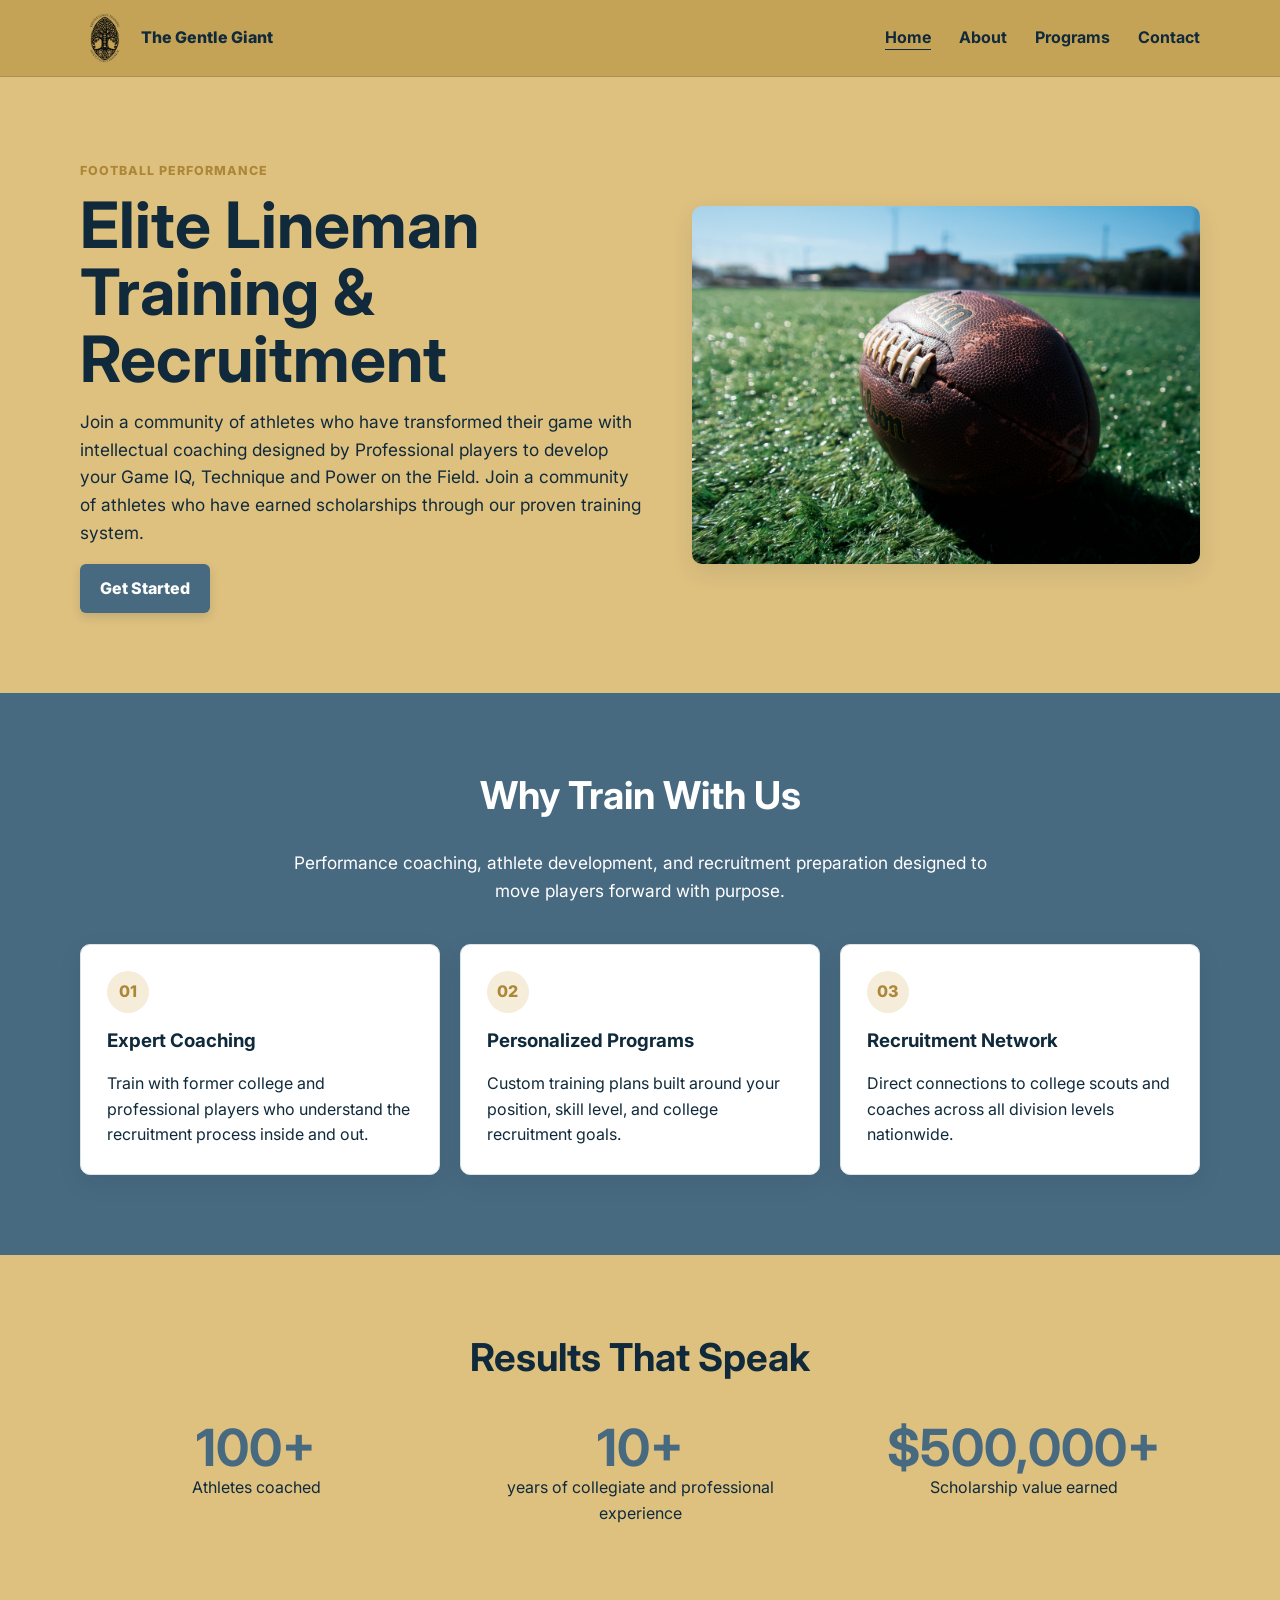
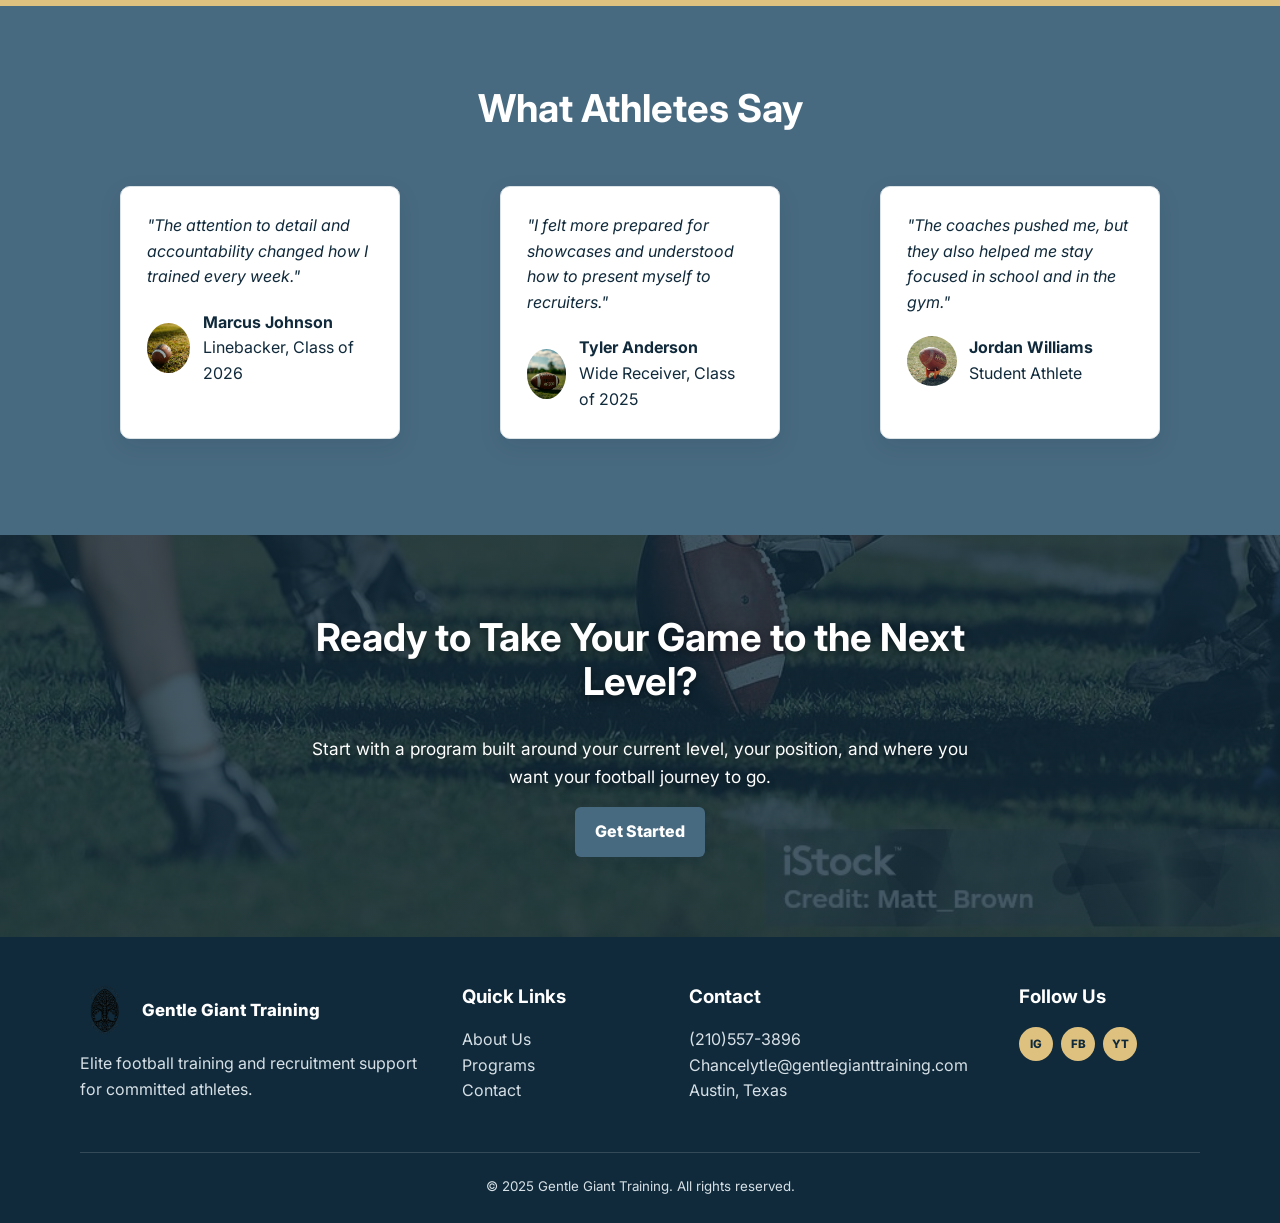
==== index.html @ 4c5dce82 "Initial commit" ====
﻿<!DOCTYPE html>
<html lang="en">
<head>
  <meta charset="UTF-8">
  <meta name="viewport" content="width=device-width, initial-scale=1.0">
  <title>Gentle Giant Training | Elite Football Training &amp; Recruitment</title>
  <meta name="description" content="Gentle Giant Training helps football athletes develop speed, discipline, and recruitment-ready confidence through coaching and mentorship.">
  <link rel="preconnect" href="https://fonts.googleapis.com">
  <link rel="preconnect" href="https://fonts.gstatic.com" crossorigin>
  <link href="https://fonts.googleapis.com/css2?family=Inter:wght@400;500;600;700;800&display=swap" rel="stylesheet">
  <link rel="stylesheet" href="css/main.css">
</head>
<body>
  <!-- This skip link helps keyboard users jump right to the page content. -->
  <a class="skip-link" href="#main-content">Skip to main content</a>

  <!-- This is the top navigation that is reused on all pages. -->
  <header class="site-header">
    <div class="header-inner">
      <a class="brand" href="index.html" aria-label="Gentle Giant Training home">
        <picture>
          <source srcset="images/gentle-giant-logo.png">
          <img src="images/gentle-giant-logo.png" width="48" height="48" alt="Gentle Giant Training logo">
        </picture>
        <span>The Gentle Giant</span>
      </a>
      <button class="menu-toggle" type="button" aria-expanded="false" aria-controls="site-nav" aria-label="Open site navigation">
        <span class="menu-toggle-line" aria-hidden="true"></span>
      </button>
      <nav id="site-nav" class="site-nav" aria-label="Primary navigation" data-open="false">
        <ul>
          <li><a aria-current="page" href="index.html">Home</a></li>
          <li><a href="about.html">About</a></li>
          <li><a href="programs.html">Programs</a></li>
          <li><a href="contact.html">Contact</a></li>
        </ul>
      </nav>
    </div>
  </header>

  <main id="main-content">
    <!-- This is the main hero section for the home page. -->
    <section class="hero">
      <div class="container hero-grid">
        <div class="reveal">
          <span class="eyebrow">Football Performance</span>
          <h1>Elite Lineman Training &amp; Recruitment</h1>
          <p class="lead">Join a community of athletes who have transformed their game with intellectual coaching designed by Professional players to develop your Game IQ, Technique and Power on the Field. Join a community of athletes who have earned scholarships through our proven training system.</p>
          <a class="button" href="programs.html">Get Started</a>
        </div>
        <div class="hero-media reveal">
          <picture>
            <!-- The browser can pick the smaller image on smaller screens. -->
            <source media="(max-width: 480px)" srcset="images/football-1.jpg">
            <source media="(min-width: 481px)" srcset="images/football-1.jpg">
            <img src="images/football-1.jpg" width="600" height="358" alt="Football resting on a sunny training field" fetchpriority="high">
          </picture>
        </div>
      </div>
    </section>

    <!-- This section explains the main reasons someone would choose the training program. -->
    <section class="section band-dark">
      <div class="container">
        <div class="section-centered reveal">
          <h2 class="section-title">Why Train With Us</h2>
          <p class="section-intro">Performance coaching, athlete development, and recruitment preparation designed to move players forward with purpose.</p>
        </div>
        <div class="card-grid three-up">
          <article class="card feature-card reveal">
            <span class="icon-badge" aria-hidden="true">01</span>
            <h3>Expert Coaching</h3>
            <p>Train with former college and professional players who understand the recruitment process inside and out.</p>
          </article>
          <article class="card feature-card reveal">
            <span class="icon-badge" aria-hidden="true">02</span>
            <h3>Personalized Programs</h3>
            <p>Custom training plans built around your position, skill level, and college recruitment goals.</p>
          </article>
          <article class="card feature-card reveal">
            <span class="icon-badge" aria-hidden="true">03</span>
            <h3>Recruitment Network</h3>
            <p>Direct connections to college scouts and coaches across all division levels nationwide.</p>
          </article>
        </div>
      </div>
    </section>

    <!-- These stats are meant to stand out as quick proof points. -->
    <section class="section band-accent">
      <div class="container">
        <div class="section-centered reveal">
          <h2 class="section-title">Results That Speak</h2>
        </div>
        <div class="stats">
          <div class="stat reveal">
            <strong>100+</strong>
            <span>Athletes coached</span>
          </div>
          <div class="stat reveal">
            <strong>10+</strong>
            <span>years of collegiate and professional experience</span>
          </div>
          <div class="stat reveal">
            <strong>$500,000+</strong>
            <span>Scholarship value earned</span>
          </div>
        </div>
      </div>
    </section>

    <!-- I used figure and blockquote here because these are quotes from athletes. -->
    <section class="section band-dark">
      <div class="container">
        <div class="section-centered reveal">
          <h2 class="section-title">What Athletes Say</h2>
        </div>
        <div class="card-grid three-up">
          <figure class="card testimonial-card reveal">
            <blockquote>
              <p>"The attention to detail and accountability changed how I trained every week."</p>
            </blockquote>
            <figcaption class="testimonial-meta">
              <picture>
                <source srcset="images/football-5.jpg">
                <img src="images/football-5.jpg" width="96" height="54" alt="Football on a grassy field" loading="lazy">
              </picture>
              <span><strong>Marcus Johnson</strong><br>Linebacker, Class of 2026</span>
            </figcaption>
          </figure>
          <figure class="card testimonial-card reveal">
            <blockquote>
              <p>"I felt more prepared for showcases and understood how to present myself to recruiters."</p>
            </blockquote>
            <figcaption class="testimonial-meta">
              <picture>
                <source srcset="images/football-6.jpg">
                <img src="images/football-6.jpg" width="96" height="67" alt="Football on a field beneath a blue sky" loading="lazy">
              </picture>
              <span><strong>Tyler Anderson</strong><br>Wide Receiver, Class of 2025</span>
            </figcaption>
          </figure>
          <figure class="card testimonial-card reveal">
            <blockquote>
              <p>"The coaches pushed me, but they also helped me stay focused in school and in the gym."</p>
            </blockquote>
            <figcaption class="testimonial-meta">
              <picture>
                <source srcset="images/football-7.jpg">
                <img src="images/football-7.jpg" width="96" height="57" alt="Football positioned on a kicking tee" loading="lazy">
              </picture>
              <span><strong>Jordan Williams</strong><br>Student Athlete</span>
            </figcaption>
          </figure>
        </div>
      </div>
    </section>

    <!-- This is the final call-to-action before the footer. -->
    <section class="section band-accent cta-section cta-home">
      <div class="container section-centered reveal">
        <h2>Ready to Take Your Game to the Next Level?</h2>
        <p class="lead" style="margin-inline:auto;">Start with a program built around your current level, your position, and where you want your football journey to go.</p>
        <a class="button" href="contact.html">Get Started</a>
      </div>
    </section>
  </main>

  <!-- This footer gives users the important links and contact details again. -->
  <footer class="footer section-tight">
    <div class="container footer-grid four-up">
      <section>
        <h2 class="visually-hidden">Company information</h2>
        <a class="footer-brand" href="index.html" aria-label="Gentle Giant Training home">
          <img src="images/gentle-giant-logo.png" width="48" height="48" alt="">
          <span>Gentle Giant Training</span>
        </a>
        <p>Elite football training and recruitment support for committed athletes.</p>
      </section>
      <nav aria-label="Footer navigation">
        <h3>Quick Links</h3>
        <ul class="footer-links">
          <li><a href="about.html">About Us</a></li>
          <li><a href="programs.html">Programs</a></li>
          <li><a href="contact.html">Contact</a></li>
        </ul>
      </nav>
      <section>
        <h3>Contact</h3>
        <p><a href="tel:2105573896">(210)557-3896</a><br><a href="mailto:Chancelytle@gentlegianttraining.com">Chancelytle@gentlegianttraining.com</a><br>Austin, Texas</p>
      </section>
      <section>
        <h3>Follow Us</h3>
        <ul class="social-list" aria-label="Social media links">
          <li><a href="#" aria-label="Instagram">IG</a></li>
          <li><a href="#" aria-label="Facebook">FB</a></li>
          <li><a href="#" aria-label="YouTube">YT</a></li>
        </ul>
      </section>
    </div>
    <div class="container copyright">
      <small>&copy; 2025 Gentle Giant Training. All rights reserved.</small>
    </div>
  </footer>

  <!-- This schema helps search engines understand the business information. -->
  <script type="application/ld+json">
    {
      "@context": "https://schema.org",
      "@type": "SportsActivityLocation",
      "name": "Gentle Giant Training",
      "description": "Elite football training and recruitment support for student athletes.",
      "telephone": "+1-210-557-3896",
      "email": "Chancelytle@gentlegianttraining.com",
      "address": {
        "@type": "PostalAddress",
        "streetAddress": "1500 Championship Drive",
        "addressLocality": "Austin",
        "addressRegion": "Texas"
      }
    }
  </script>
  <script src="javascript/main.js"></script>
</body>
</html>
---- css/main.css ----
/* ==================================================
   1. Colours and reusable sizes
   Change these values to update the whole website.
   ================================================== */
:root {
  --navy: #102a3b;
  --blue: #486a80;
  --gold: #dec17f;
  --header-gold: #c4a256;
  --gold-dark: #ad8738;
  --white: #ffffff;
  --ink: #102a3b;
  --muted: #5d6b74;
  --line: #dce3e7;
  --radius: 10px;
  --page-width: 1120px;
  --shadow: 0 8px 22px rgb(16 42 59 / 10%);
}

/* ==================================================
   2. Basic page styles
   ================================================== */
* {
  box-sizing: border-box;
}

html {
  scroll-behavior: smooth;
}

body {
  margin: 0;
  color: var(--ink);
  background: var(--white);
  font-family: "Inter", Arial, sans-serif;
  font-size: 16px;
  line-height: 1.6;
}

img,
iframe {
  display: block;
  max-width: 100%;
}

a {
  color: inherit;
}

/* Text links use the light yellow on hover; button links keep their own style. */
a:not(.button):hover,
a:not(.button):focus-visible {
  color: var(--gold);
}

h1,
h2,
h3,
p {
  margin-top: 0;
}

h1 {
  max-width: 760px;
  margin-bottom: 1rem;
  font-size: clamp(2.2rem, 5vw, 4.5rem);
  line-height: 1.05;
}

h2 {
  font-size: clamp(1.65rem, 3vw, 2.5rem);
  line-height: 1.15;
}

h3 {
  line-height: 1.25;
}

.container,
.header-inner {
  width: min(100% - 2rem, var(--page-width));
  margin-inline: auto;
}

.section {
  padding: 5rem 0;
}

.section-tight {
  padding: 3rem 0 1.5rem;
}

.section-centered {
  max-width: 720px;
  margin: 0 auto 2.5rem;
  text-align: center;
}

.section-intro,
.lead {
  font-size: 1.08rem;
}

.lead {
  max-width: 680px;
}

.visually-hidden {
  position: absolute;
  width: 1px;
  height: 1px;
  padding: 0;
  overflow: hidden;
  clip: rect(0, 0, 0, 0);
  white-space: nowrap;
  border: 0;
}

.skip-link {
  position: fixed;
  z-index: 100;
  top: 0.5rem;
  left: 0.5rem;
  padding: 0.7rem 1rem;
  color: var(--white);
  background: var(--navy);
  transform: translateY(-150%);
}

.skip-link:focus {
  transform: translateY(0);
}

/* ==================================================
   3. Header and navigation
   ================================================== */
.site-header {
  position: sticky;
  z-index: 20;
  top: 0;
  color: var(--navy);
  background: var(--header-gold);
  border-bottom: 1px solid rgb(16 42 59 / 15%);
}

.header-inner {
  display: flex;
  min-height: 76px;
  align-items: center;
  justify-content: space-between;
}

.brand {
  display: flex;
  align-items: center;
  gap: 0.7rem;
  font-weight: 800;
  text-decoration: none;
}

.brand img {
  width: 50px;
  height: 50px;
  object-fit: contain;
}

.site-nav ul,
.footer-links,
.social-list {
  margin: 0;
  padding: 0;
  list-style: none;
}

.site-nav ul {
  display: flex;
  align-items: center;
  gap: 1.75rem;
}

.site-nav a {
  font-weight: 700;
  text-decoration: none;
}

.site-nav a:hover,
.site-nav a[aria-current="page"] {
  text-decoration: underline;
  text-underline-offset: 0.35rem;
}

.menu-toggle {
  display: none;
  width: 42px;
  height: 42px;
  padding: 0;
  background: transparent;
  border: 0;
  cursor: pointer;
}

.menu-toggle-line,
.menu-toggle-line::before,
.menu-toggle-line::after {
  display: block;
  width: 24px;
  height: 2px;
  margin: auto;
  content: "";
  background: var(--navy);
}

.menu-toggle-line::before {
  transform: translateY(-7px);
}

.menu-toggle-line::after {
  transform: translateY(5px);
}

/* ==================================================
   4. Hero and coloured bands
   ================================================== */
.hero {
  padding: 5rem 0;
  color: var(--navy);
  background: var(--gold);
}

.hero-grid {
  display: grid;
  grid-template-columns: 1fr 0.9fr;
  align-items: center;
  gap: 3rem;
}

.hero-media img,
.image-panel img {
  width: 100%;
  border-radius: var(--radius);
  box-shadow: var(--shadow);
  object-fit: cover;
}

.hero-media img {
  aspect-ratio: 5 / 3;
}

.eyebrow {
  display: inline-block;
  margin-bottom: 0.6rem;
  color: var(--gold-dark);
  font-size: 0.78rem;
  font-weight: 800;
  letter-spacing: 0.08em;
  text-transform: uppercase;
}

.band-dark {
  color: var(--white);
  background: var(--blue);
}

.band-accent {
  color: var(--navy);
  background: var(--gold);
}

/* Final call-to-action background on the home page. */
.cta-section {
  color: var(--white);
  background-position: center;
  background-size: cover;
}

.cta-section .section-centered {
  margin-bottom: 0;
}

.cta-section h2,
.cta-section p {
  text-shadow: 0 2px 8px rgb(0 0 0 / 45%);
}

.cta-home {
  background-image: linear-gradient(rgb(16 42 59 / 78%), rgb(16 42 59 / 78%)),
    url("../images/football-field-1.jpg");
}

/* ==================================================
   5. Buttons, cards, and shared grids
   ================================================== */
.button {
  display: inline-block;
  padding: 0.75rem 1.25rem;
  color: var(--white);
  background: var(--blue);
  border: 0;
  border-radius: 6px;
  font: inherit;
  font-weight: 800;
  text-align: center;
  text-decoration: none;
  cursor: pointer;
  box-shadow: 0 4px 10px rgb(16 42 59 / 15%);
  transition: transform 180ms ease, box-shadow 180ms ease,
    background-color 180ms ease;
}

.button:hover,
.button:focus-visible {
  background: var(--navy);
  box-shadow: 0 8px 18px rgb(16 42 59 / 24%);
  transform: translateY(-2px);
}

.button:active {
  box-shadow: 0 3px 8px rgb(16 42 59 / 18%);
  transform: translateY(0);
}

.card-grid,
.footer-grid {
  display: grid;
  gap: 1.25rem;
}

.two-up {
  grid-template-columns: repeat(2, 1fr);
}

.three-up {
  grid-template-columns: repeat(3, 1fr);
}

.four-up {
  grid-template-columns: repeat(4, 1fr);
}

.card {
  padding: 1.6rem;
  color: var(--ink);
  background: var(--white);
  border: 1px solid var(--line);
  border-radius: var(--radius);
  box-shadow: var(--shadow);
}

.card > :last-child {
  margin-bottom: 0;
}

.icon-badge {
  display: grid;
  width: 42px;
  height: 42px;
  margin-bottom: 1rem;
  place-items: center;
  color: var(--gold-dark);
  background: #f5edd9;
  border-radius: 50%;
  font-weight: 800;
}

/* ==================================================
   6. Home page
   ================================================== */
.stats {
  display: grid;
  grid-template-columns: repeat(3, 1fr);
  gap: 2rem;
  text-align: center;
}

.stat strong {
  display: block;
  color: var(--blue);
  font-size: clamp(2rem, 4vw, 3.25rem);
  line-height: 1.1;
}

.testimonial-card blockquote {
  margin: 0 0 1.25rem;
  font-style: italic;
}

.testimonial-meta {
  display: flex;
  align-items: center;
  gap: 0.8rem;
}

.testimonial-meta img {
  width: 50px;
  height: 50px;
  border-radius: 50%;
  object-fit: cover;
}

/* Reveal each section gently as it enters the screen. */
.has-js .reveal {
  opacity: 0;
  transform: translateY(18px);
  transition: opacity 550ms ease, transform 550ms ease;
}

.has-js .reveal.is-visible {
  opacity: 1;
  transform: translateY(0);
}

/* ==================================================
   7. Footer
   ================================================== */
.footer {
  color: #d6e0e6;
  background: var(--navy);
}

.footer-grid {
  grid-template-columns: 1.4fr 0.8fr 1.2fr 0.7fr;
}

.footer h3 {
  color: var(--white);
}

.footer-brand {
  display: flex;
  align-items: center;
  margin-bottom: 1rem;
  gap: 0.75rem;
  color: var(--white);
  font-size: 1.05rem;
  font-weight: 800;
  text-decoration: none;
}

.footer-brand img {
  width: 50px;
  height: 50px;
  flex: 0 0 50px;
  object-fit: contain;
}

.footer a {
  text-decoration: none;
}

.footer a:hover,
.footer a:focus-visible {
  color: var(--gold);
  text-decoration: underline;
}

.social-list {
  display: flex;
  gap: 0.5rem;
}

.social-list a {
  display: grid;
  width: 34px;
  height: 34px;
  place-items: center;
  color: var(--navy);
  background: var(--gold);
  border-radius: 50%;
  font-size: 0.72rem;
  font-weight: 800;
}

.copyright {
  margin-top: 2rem;
  padding-top: 1.25rem;
  text-align: center;
  border-top: 1px solid rgb(255 255 255 / 15%);
}

/* ==================================================
   8. Tablet layout
   ================================================== */
@media (max-width: 900px) {
  .hero-grid {
    grid-template-columns: 1fr;
  }

  .three-up {
    grid-template-columns: repeat(2, 1fr);
  }

  .four-up,
  .footer-grid {
    grid-template-columns: repeat(2, 1fr);
  }

  .hero-media img {
    max-height: 440px;
  }
}

/* ==================================================
   9. Mobile layout
   ================================================== */
@media (max-width: 640px) {
  body {
    font-size: 15px;
  }

  .section,
  .hero {
    padding: 3.5rem 0;
  }

  .header-inner {
    min-height: 64px;
  }

  .menu-toggle {
    display: block;
  }

.site-nav {
    display: none;
    position: absolute;
    top: 64px;
    right: 0;
    left: 0;
    padding: 1rem;
    background: var(--header-gold);
    border-top: 1px solid rgb(16 42 59 / 15%);
  }

  .site-nav[data-open="true"] {
    display: block;
  }

  .site-nav ul {
    align-items: stretch;
    flex-direction: column;
    gap: 0;
  }

  .site-nav a {
    display: block;
    padding: 0.65rem 0;
  }

  .hero-grid {
    gap: 2rem;
  }

  .two-up,
  .three-up,
  .four-up,
  .footer-grid,
  .stats {
    grid-template-columns: 1fr;
  }

  .card {
    padding: 1.25rem;
  }

}

/* People who prefer less motion should not get animation. */
@media (prefers-reduced-motion: reduce) {
  html {
    scroll-behavior: auto;
  }

  .button,
  .has-js .reveal {
    transition: none;
  }

  .has-js .reveal {
    opacity: 1;
    transform: none;
  }
}
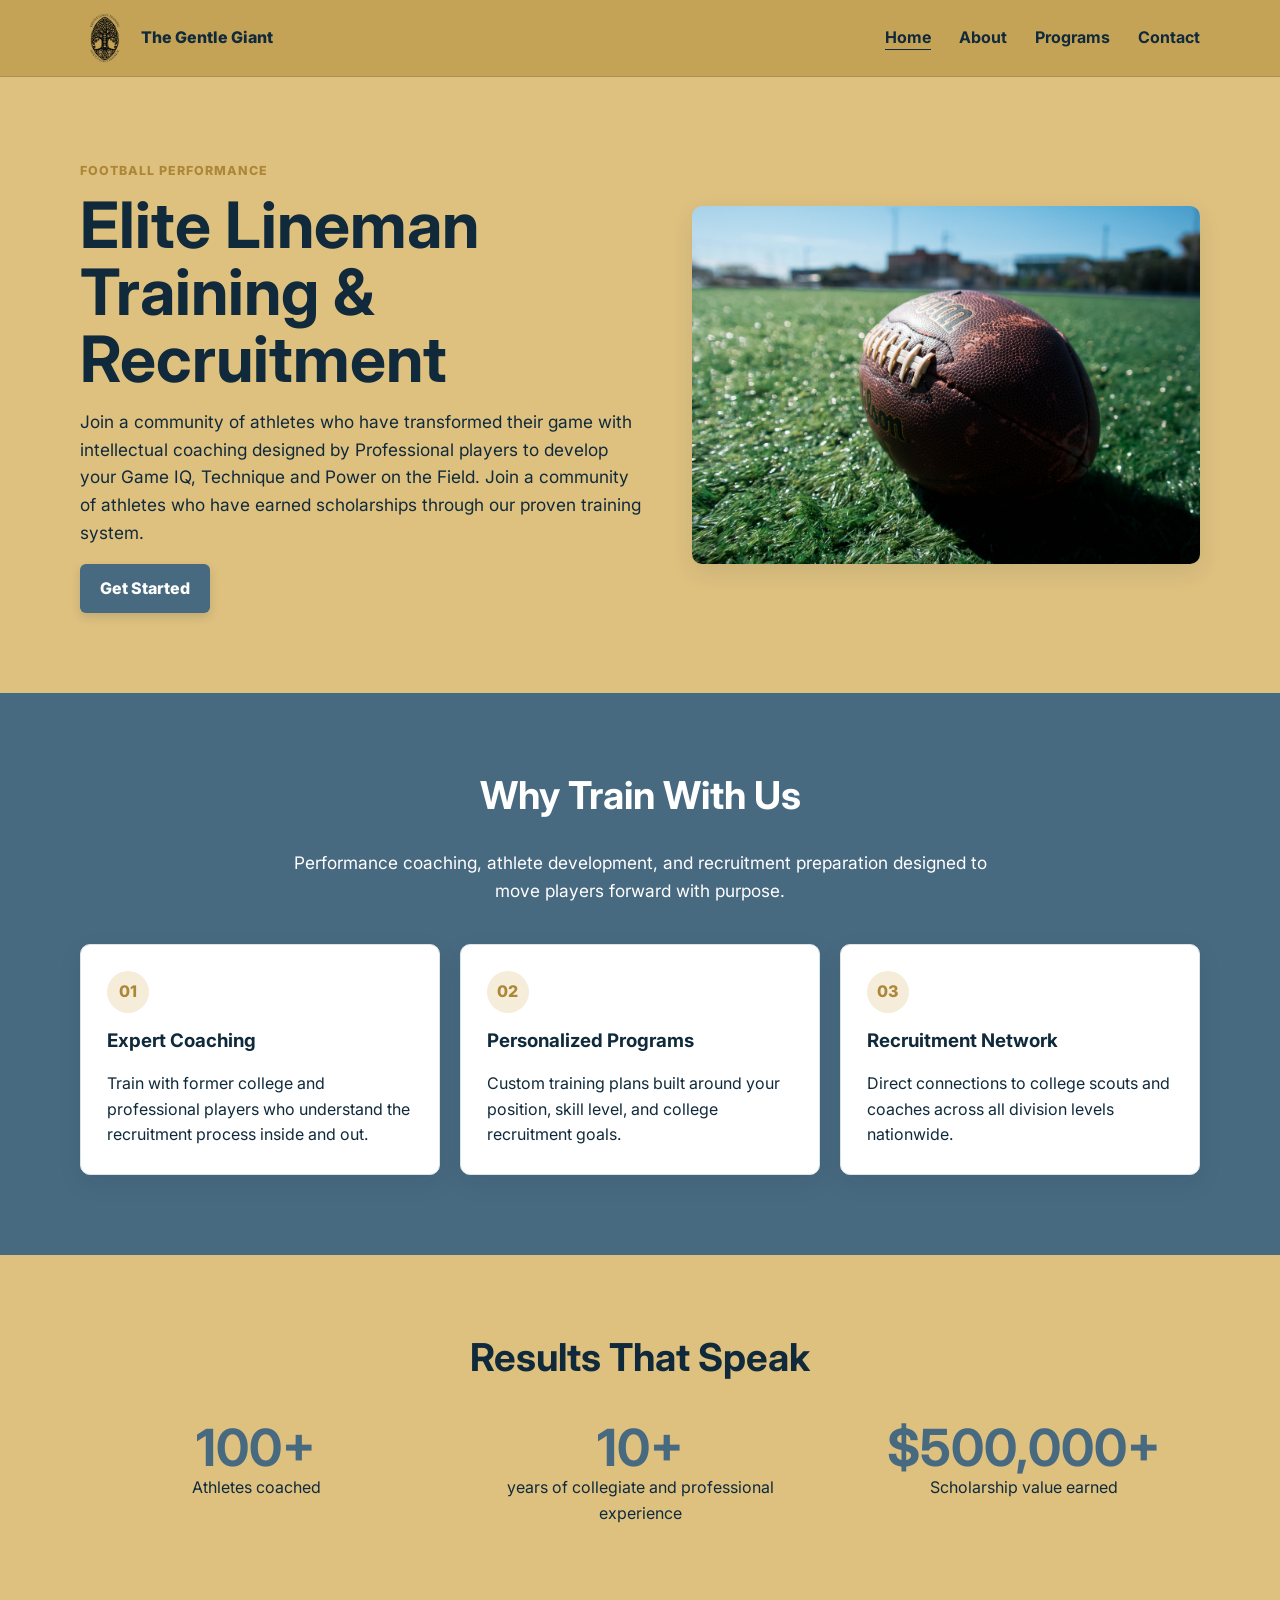
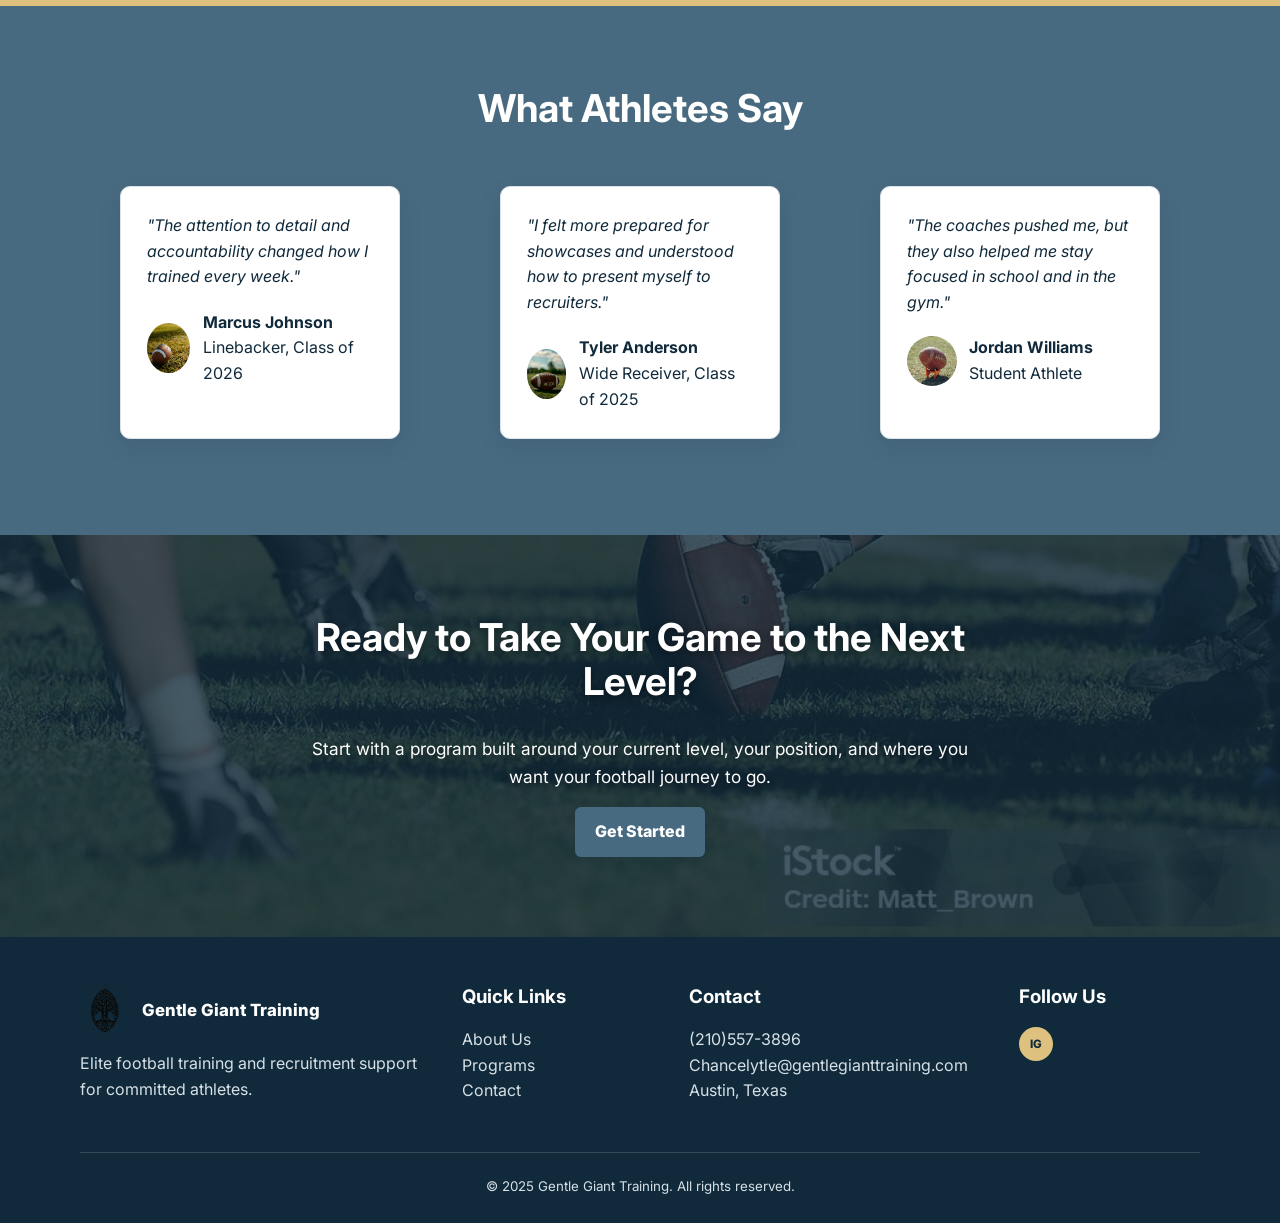
==== commit dd6412e8: "Hides the social links for youtube and facebook" ====
--- a/index.html
+++ b/index.html
@@ -193,8 +193,8 @@
         <h3>Follow Us</h3>
         <ul class="social-list" aria-label="Social media links">
           <li><a href="#" aria-label="Instagram">IG</a></li>
-          <li><a href="#" aria-label="Facebook">FB</a></li>
-          <li><a href="#" aria-label="YouTube">YT</a></li>
+<!--          <li><a href="#" aria-label="Facebook">FB</a></li>-->
+<!--          <li><a href="#" aria-label="YouTube">YT</a></li>-->
         </ul>
       </section>
     </div>
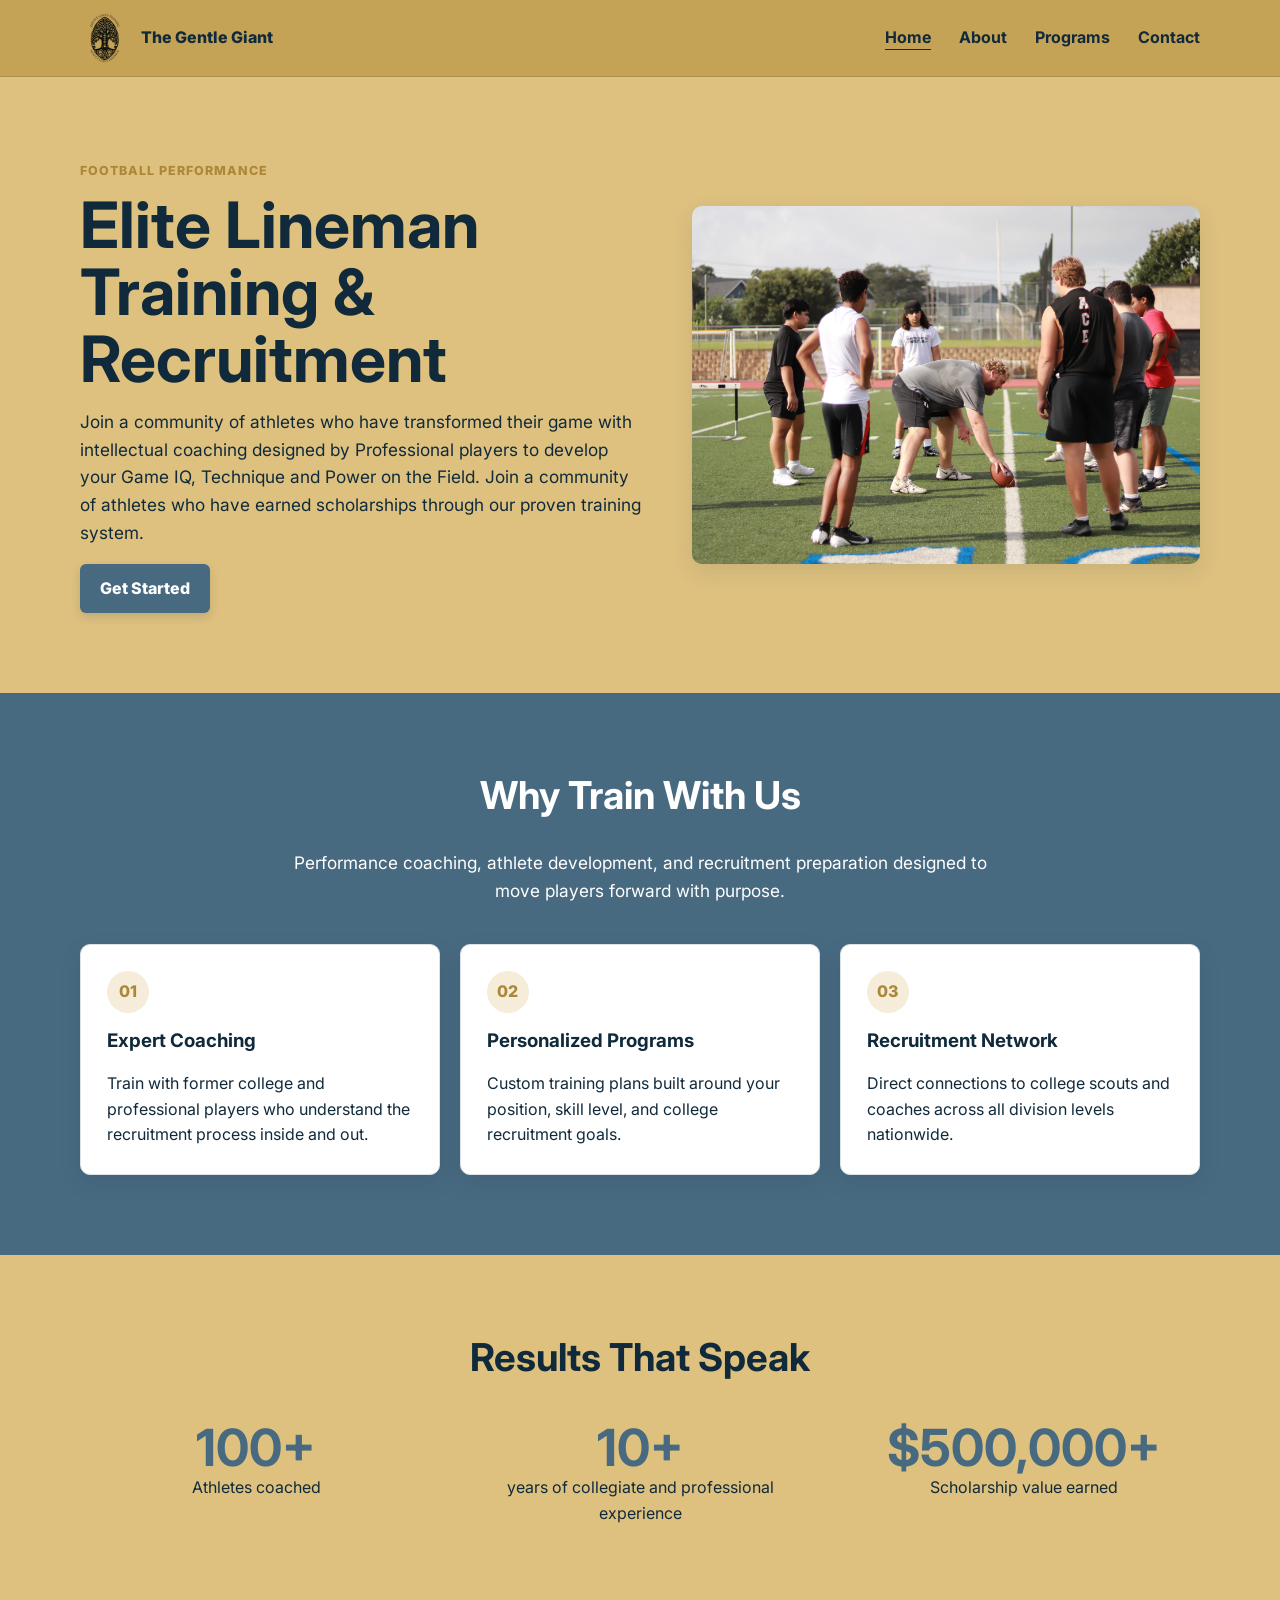
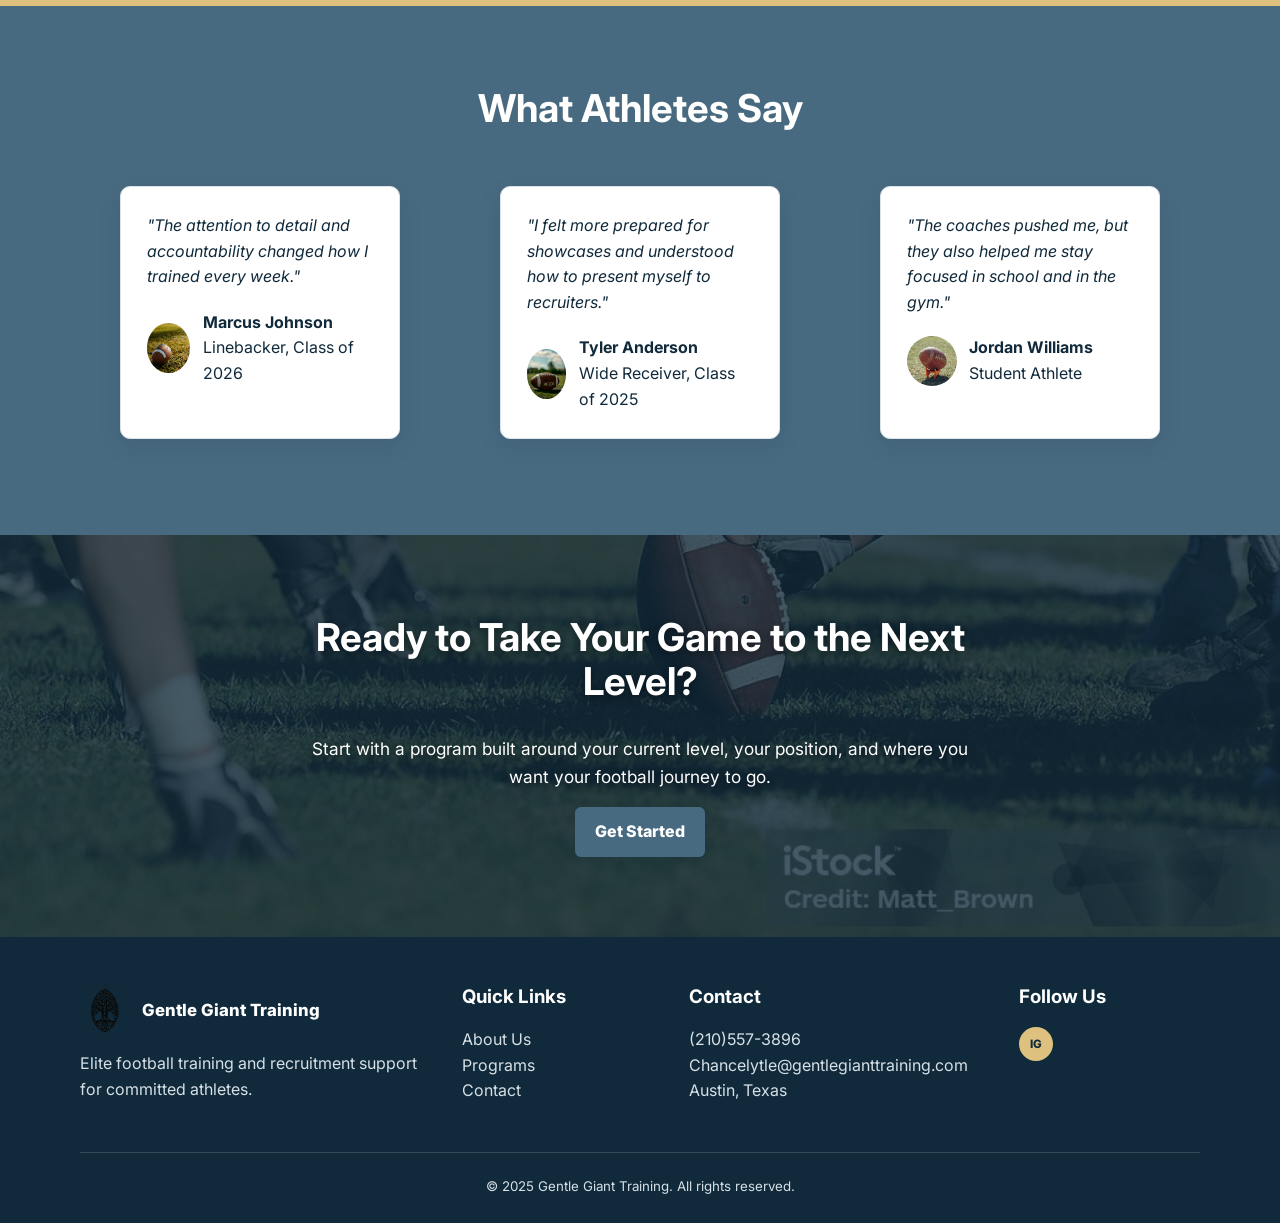
==== commit 52f3a08a: "Adds and changes old pictures to new" ====
--- a/index.html
+++ b/index.html
@@ -51,8 +51,8 @@
         <div class="hero-media reveal">
           <picture>
             <!-- The browser can pick the smaller image on smaller screens. -->
-            <source media="(max-width: 480px)" srcset="images/football-1.jpg">
-            <source media="(min-width: 481px)" srcset="images/football-1.jpg">
+            <source media="(max-width: 480px)" srcset="images/group-ball.jpg">
+            <source media="(min-width: 481px)" srcset="images/group-ball.jpg">
             <img src="images/football-1.jpg" width="600" height="358" alt="Football resting on a sunny training field" fetchpriority="high">
           </picture>
         </div>
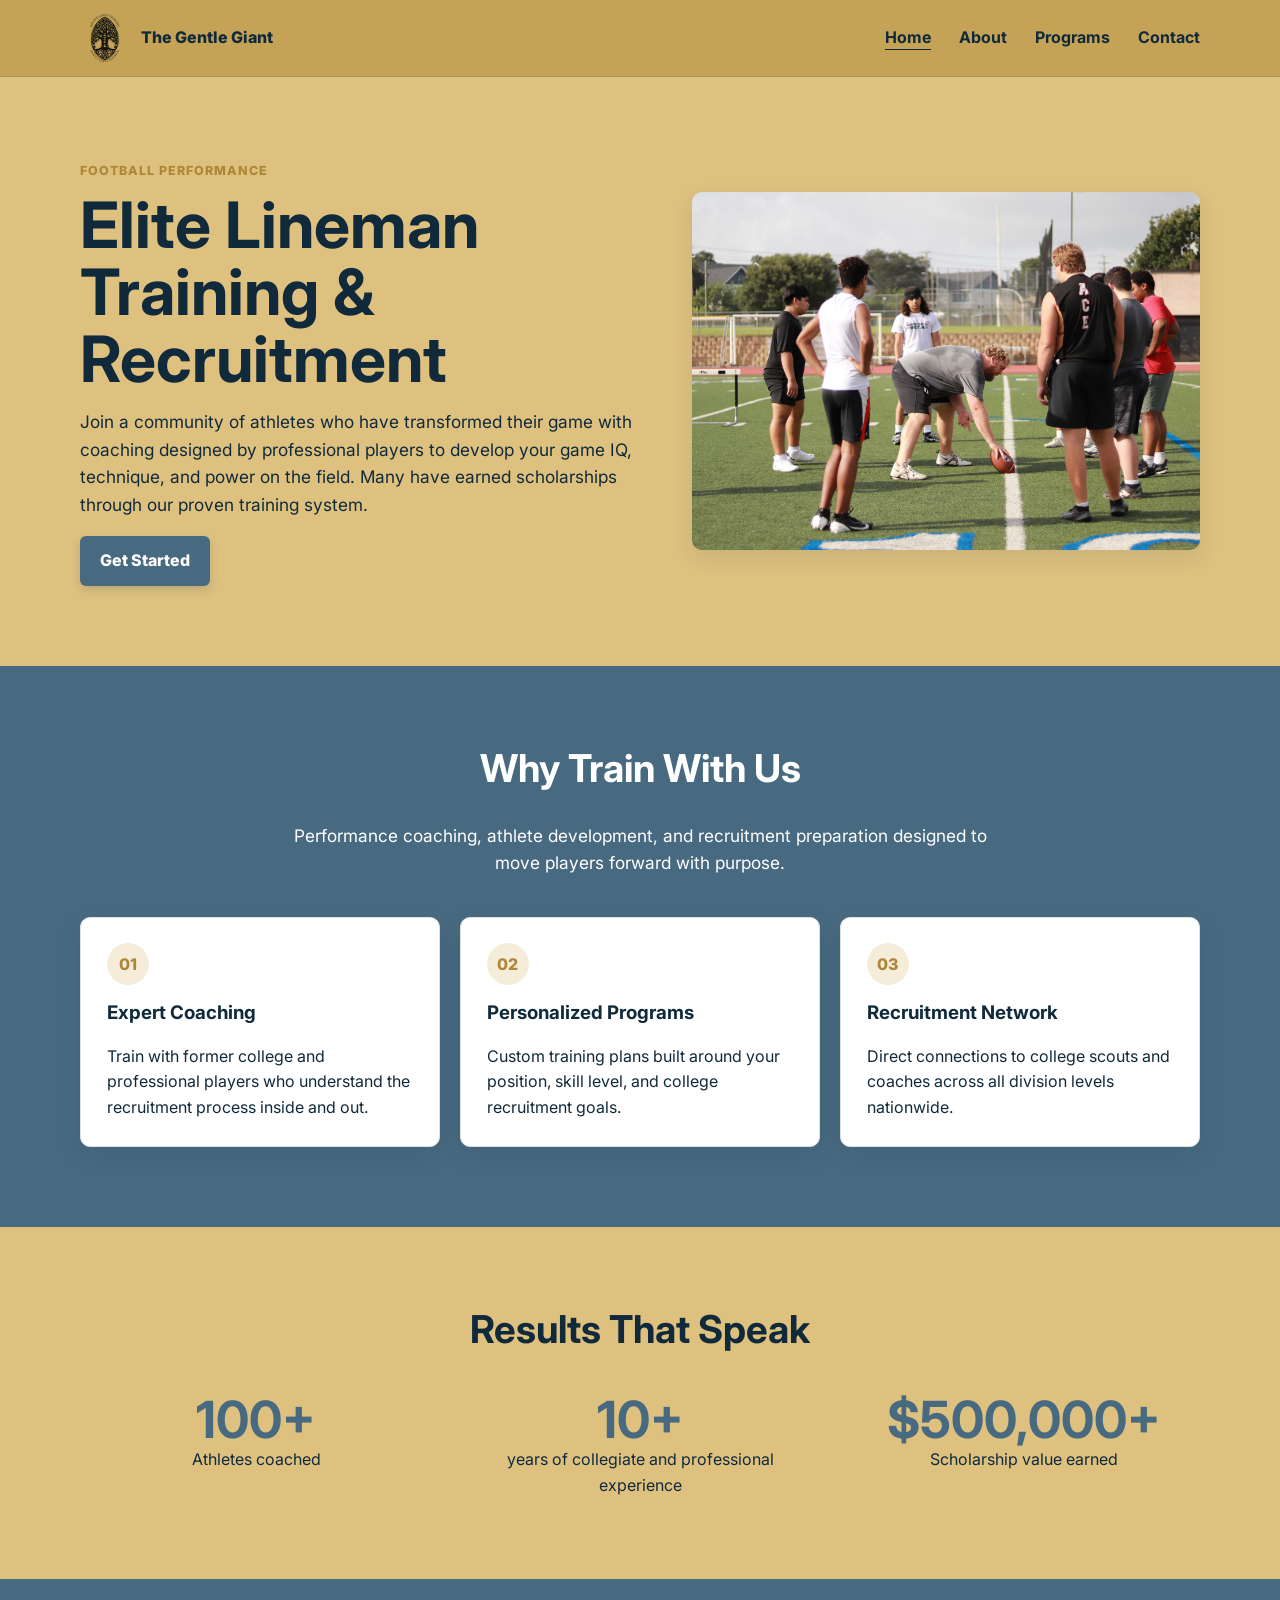
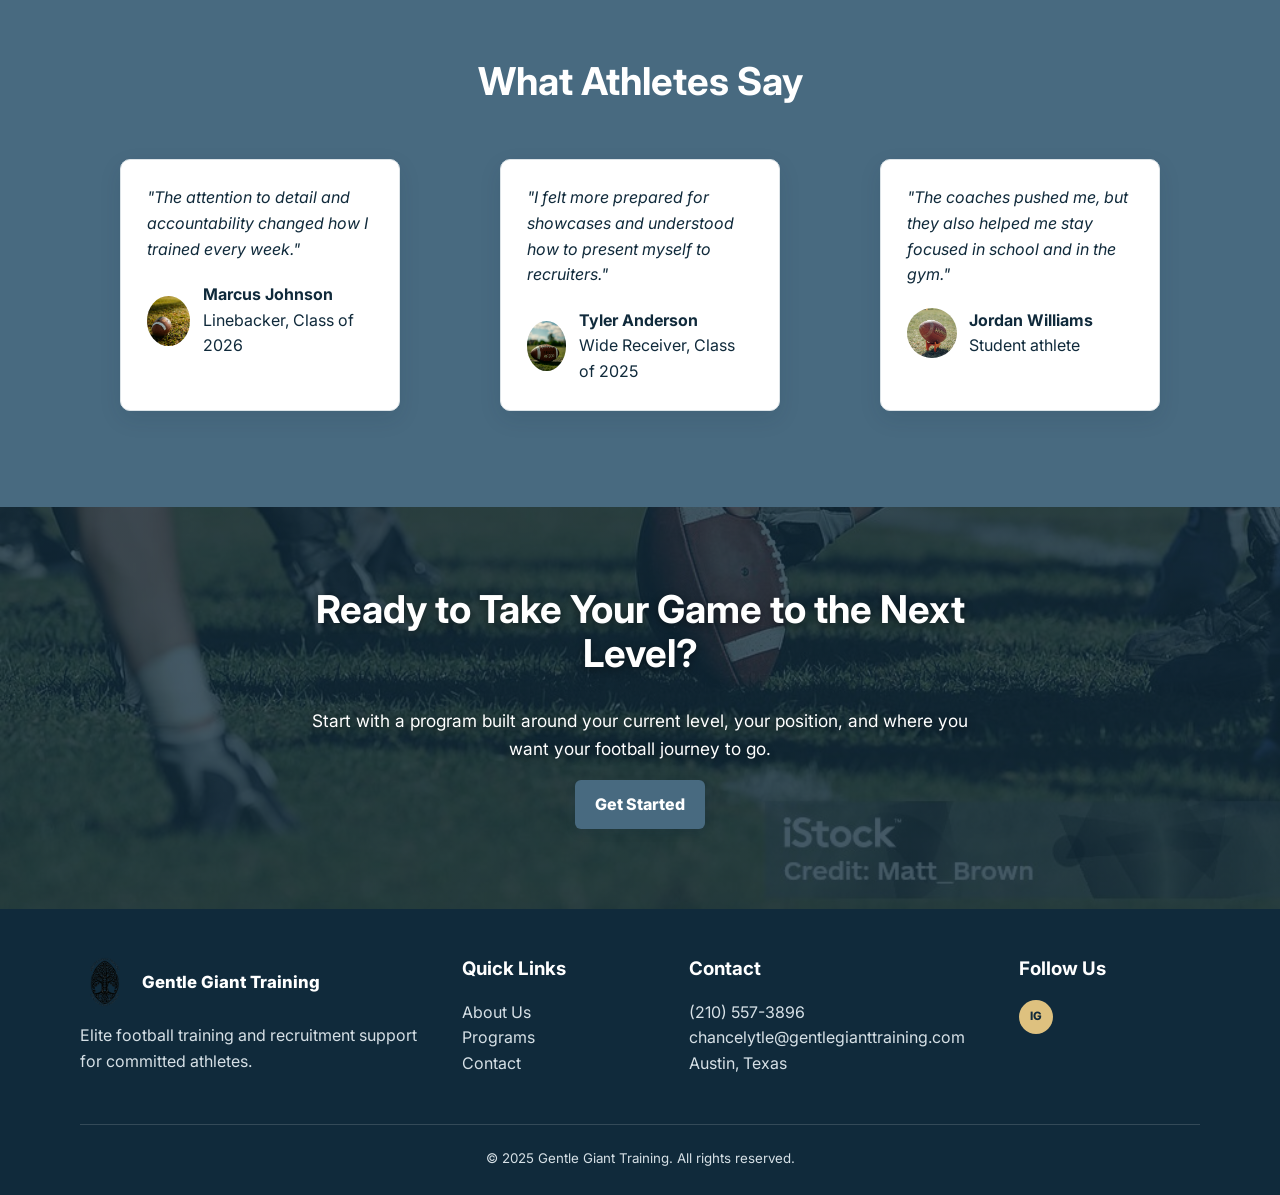
==== commit 2c18633d: "Fixes any spelling errors I can find" ====
--- a/index.html
+++ b/index.html
@@ -45,7 +45,7 @@
         <div class="reveal">
           <span class="eyebrow">Football Performance</span>
           <h1>Elite Lineman Training &amp; Recruitment</h1>
-          <p class="lead">Join a community of athletes who have transformed their game with intellectual coaching designed by Professional players to develop your Game IQ, Technique and Power on the Field. Join a community of athletes who have earned scholarships through our proven training system.</p>
+          <p class="lead">Join a community of athletes who have transformed their game with coaching designed by professional players to develop your game IQ, technique, and power on the field. Many have earned scholarships through our proven training system.</p>
           <a class="button" href="programs.html">Get Started</a>
         </div>
         <div class="hero-media reveal">
@@ -149,7 +149,7 @@
                 <source srcset="images/football-7.jpg">
                 <img src="images/football-7.jpg" width="96" height="57" alt="Football positioned on a kicking tee" loading="lazy">
               </picture>
-              <span><strong>Jordan Williams</strong><br>Student Athlete</span>
+              <span><strong>Jordan Williams</strong><br>Student athlete</span>
             </figcaption>
           </figure>
         </div>
@@ -187,12 +187,12 @@
       </nav>
       <section>
         <h3>Contact</h3>
-        <p><a href="tel:2105573896">(210)557-3896</a><br><a href="mailto:Chancelytle@gentlegianttraining.com">Chancelytle@gentlegianttraining.com</a><br>Austin, Texas</p>
+        <p><a href="tel:2105573896">(210) 557-3896</a><br><a href="mailto:chancelytle@gentlegianttraining.com">chancelytle@gentlegianttraining.com</a><br>Austin, Texas</p>
       </section>
       <section>
         <h3>Follow Us</h3>
         <ul class="social-list" aria-label="Social media links">
-          <li><a href="#" aria-label="Instagram">IG</a></li>
+          <li><a href="https://www.instagram.com/gentlegianttraining/" aria-label="Instagram" target="_blank">IG</a></li>
 <!--          <li><a href="#" aria-label="Facebook">FB</a></li>-->
 <!--          <li><a href="#" aria-label="YouTube">YT</a></li>-->
         </ul>
@@ -211,7 +211,7 @@
       "name": "Gentle Giant Training",
       "description": "Elite football training and recruitment support for student athletes.",
       "telephone": "+1-210-557-3896",
-      "email": "Chancelytle@gentlegianttraining.com",
+      "email": "chancelytle@gentlegianttraining.com",
       "address": {
         "@type": "PostalAddress",
         "streetAddress": "1500 Championship Drive",
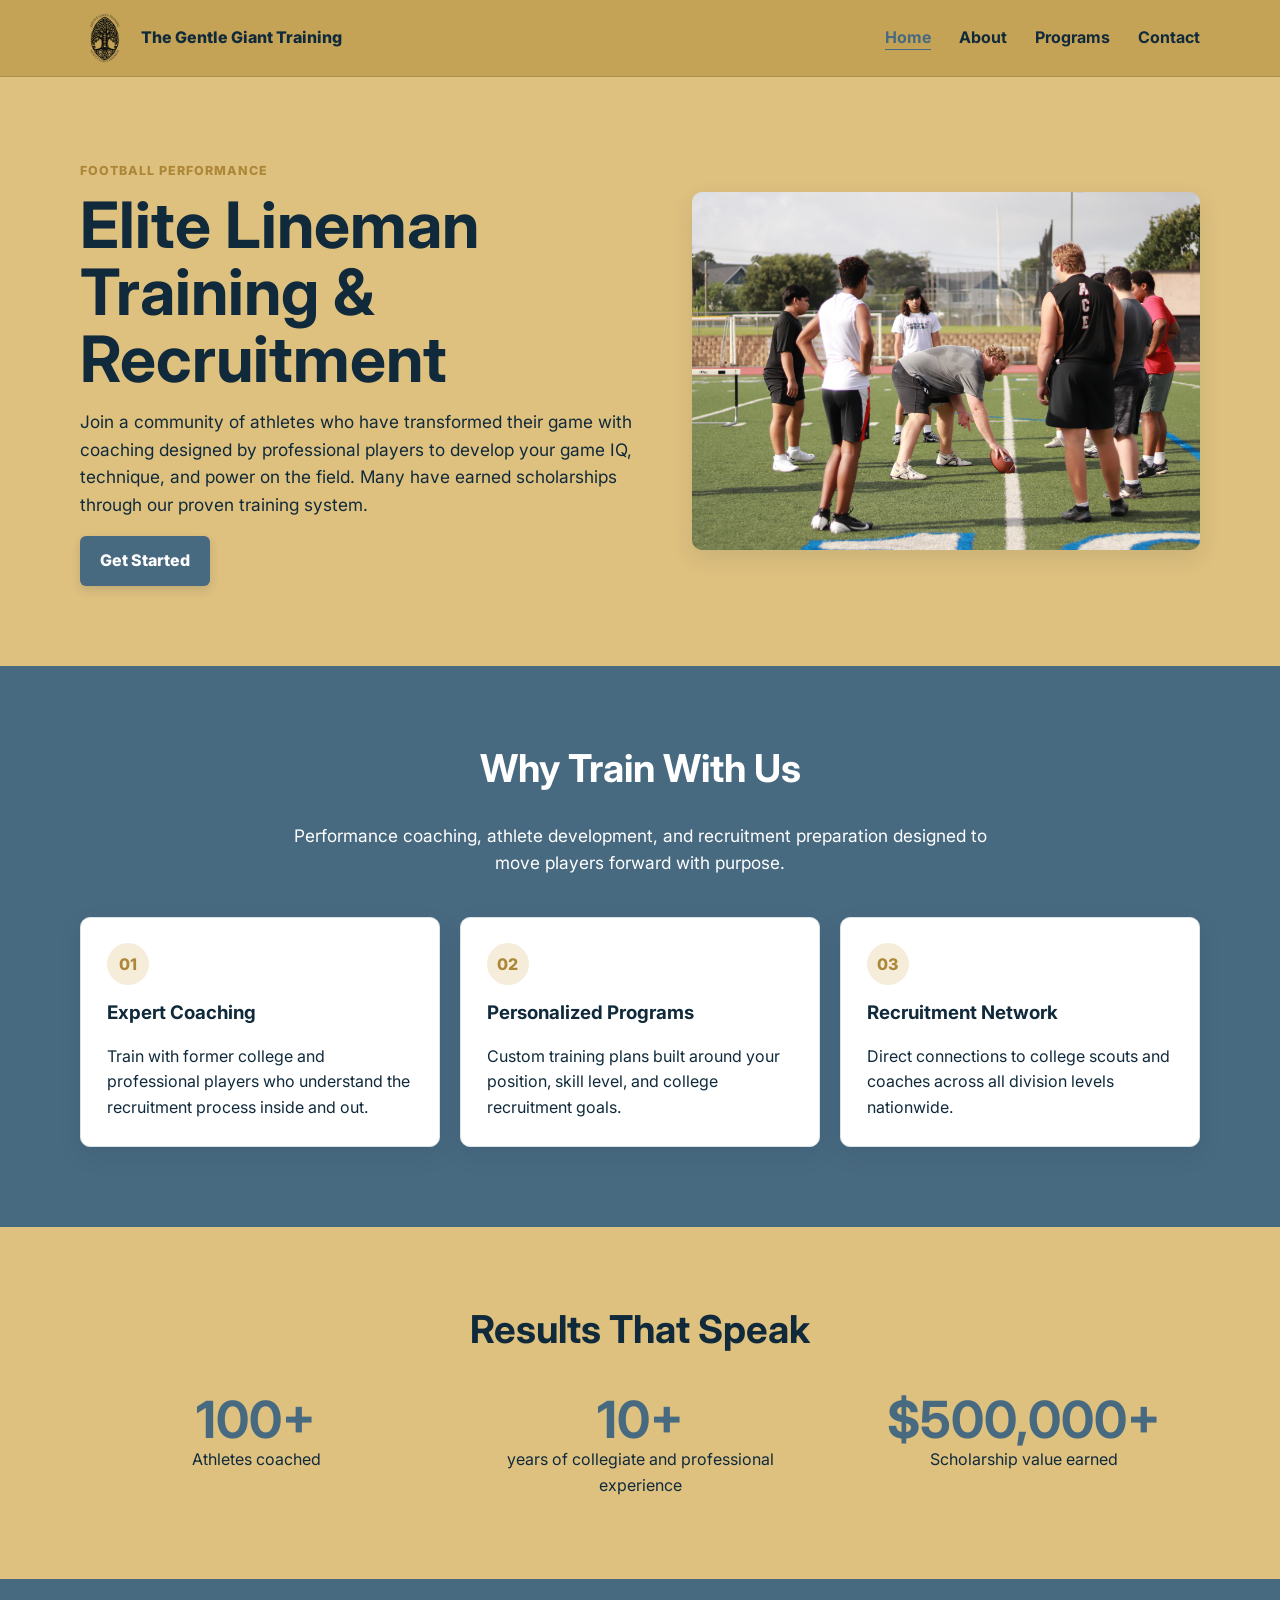
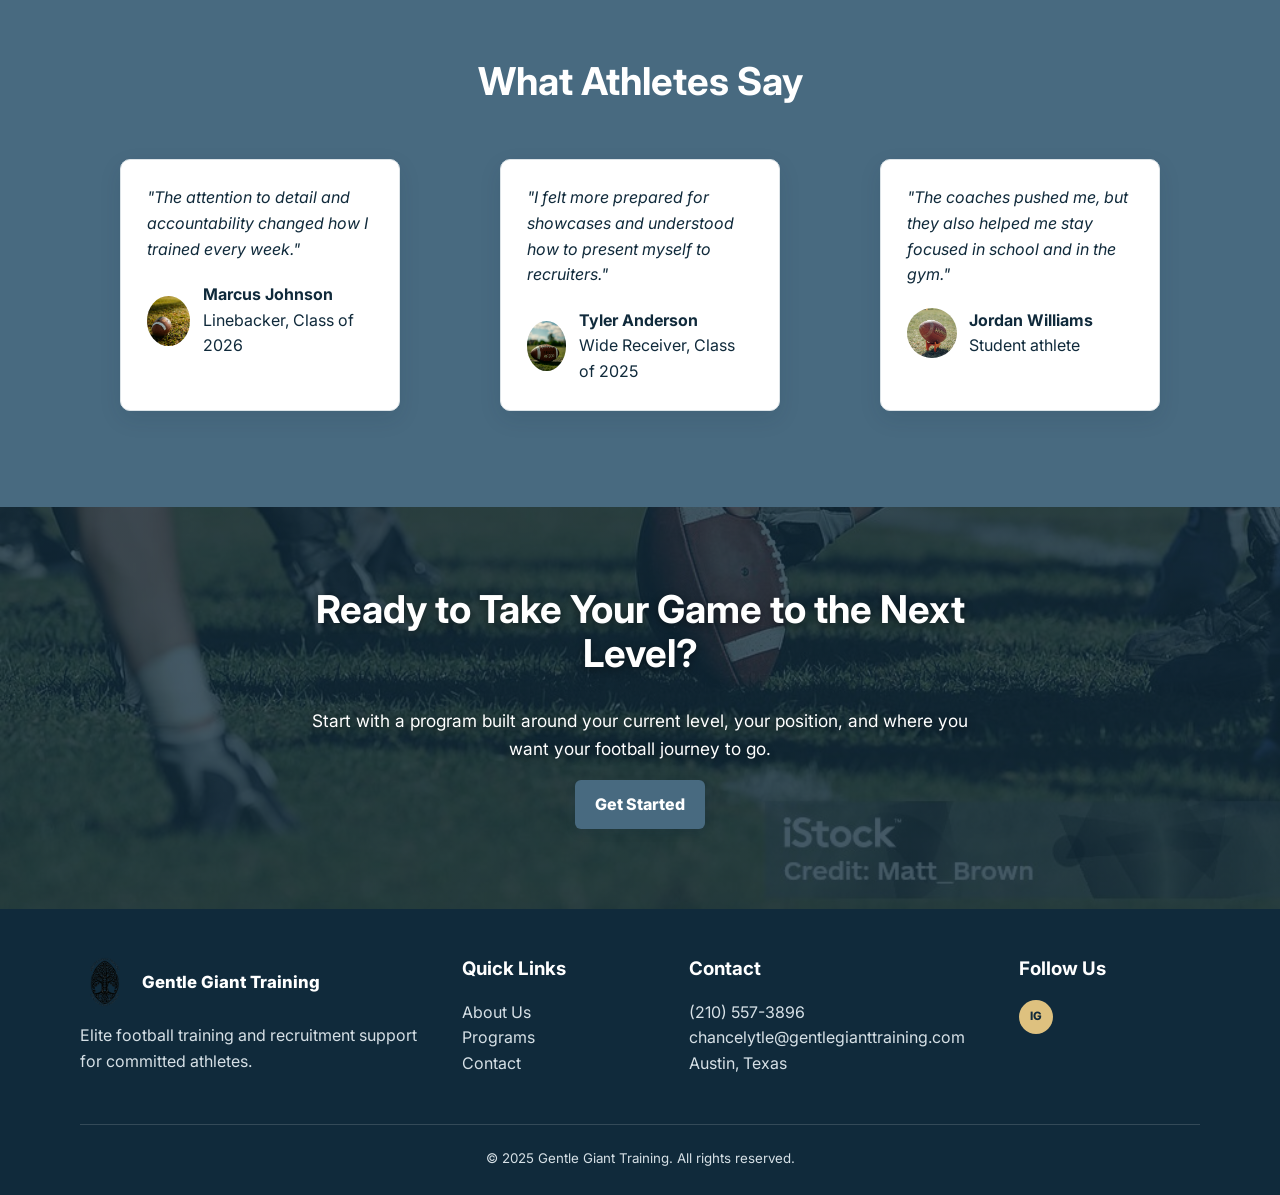
==== commit d23a6fe0: "Fixes weird looking nav color hovers" ====
--- a/index.html
+++ b/index.html
@@ -22,7 +22,7 @@
           <source srcset="images/gentle-giant-logo.png">
           <img src="images/gentle-giant-logo.png" width="48" height="48" alt="Gentle Giant Training logo">
         </picture>
-        <span>The Gentle Giant</span>
+        <span>The Gentle Giant Training</span>
       </a>
       <button class="menu-toggle" type="button" aria-expanded="false" aria-controls="site-nav" aria-label="Open site navigation">
         <span class="menu-toggle-line" aria-hidden="true"></span>
--- a/css/main.css
+++ b/css/main.css
@@ -158,6 +158,10 @@
   text-decoration: none;
 }
 
+.brand:hover span {
+ color: #486a80;
+}
+
 .brand img {
   width: 50px;
   height: 50px;
@@ -187,6 +191,7 @@
 .site-nav a[aria-current="page"] {
   text-decoration: underline;
   text-underline-offset: 0.35rem;
+  color: #486a80;
 }
 
 .menu-toggle {
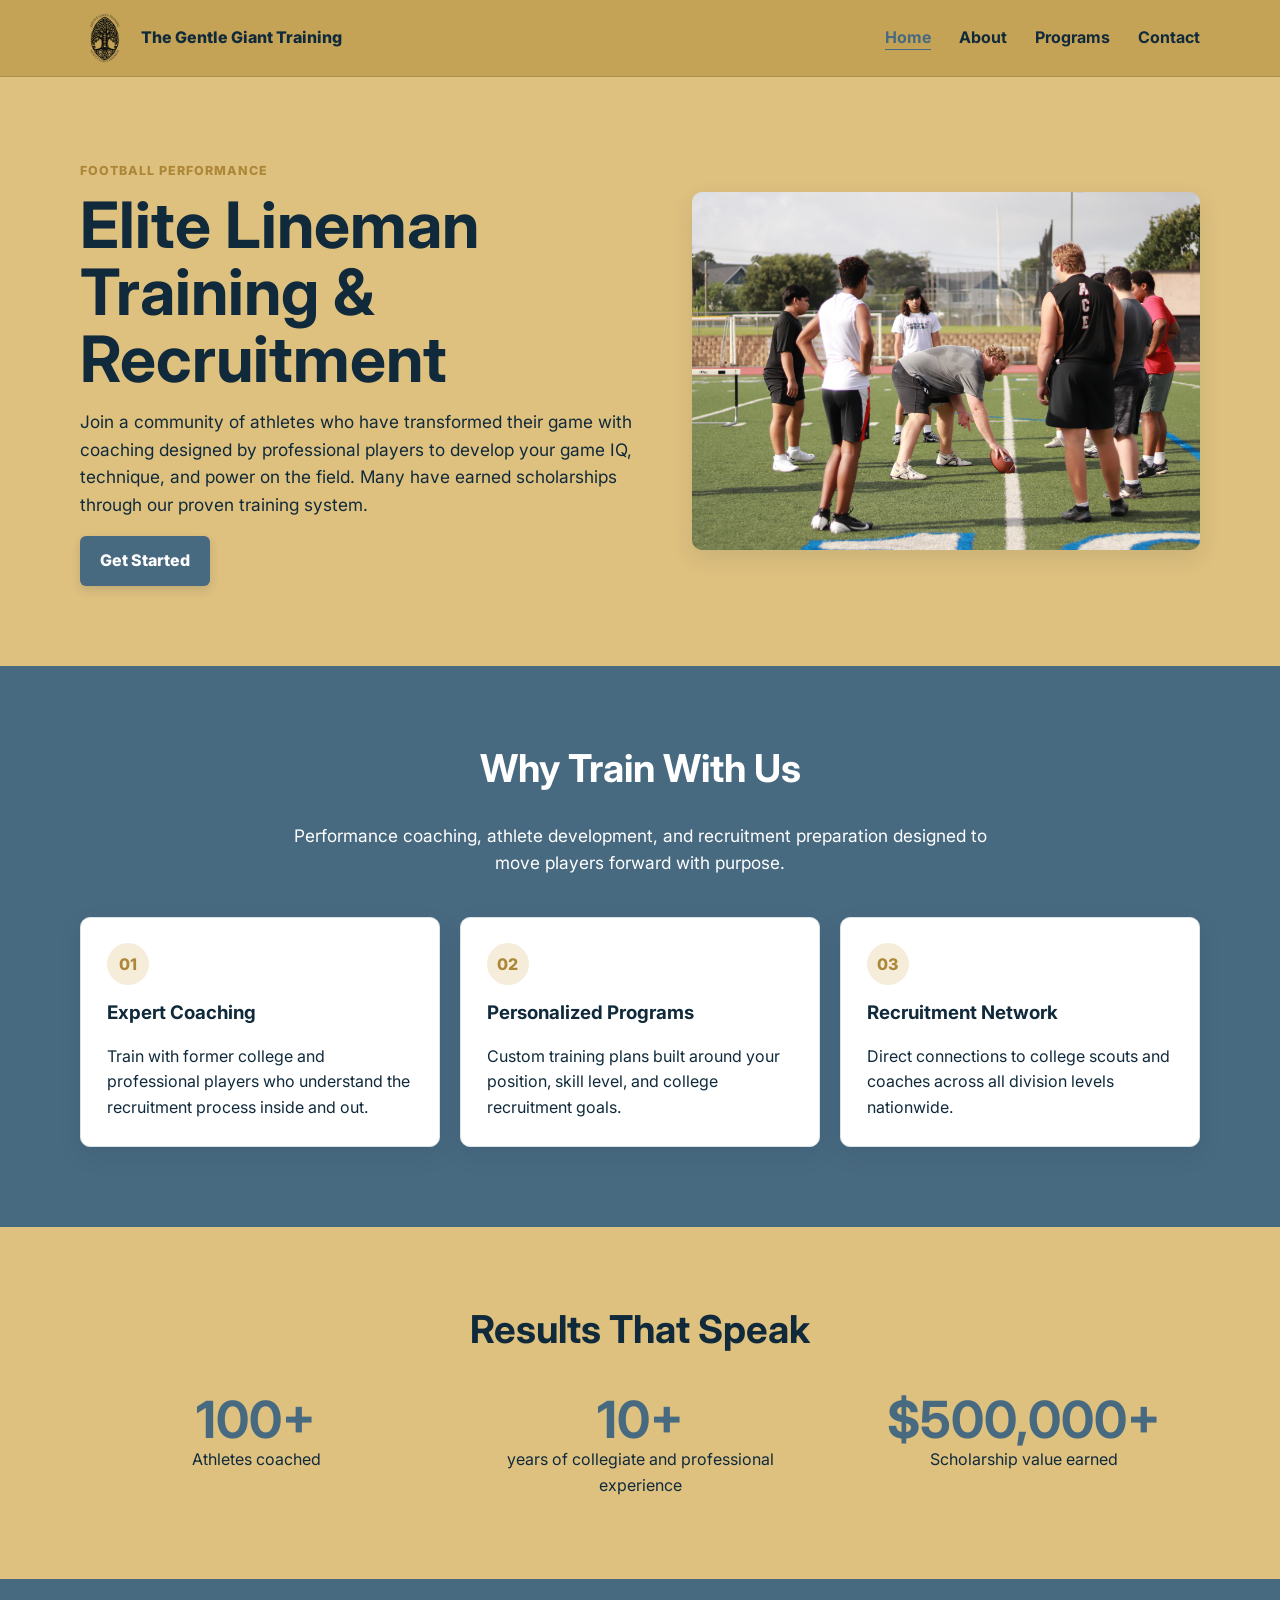
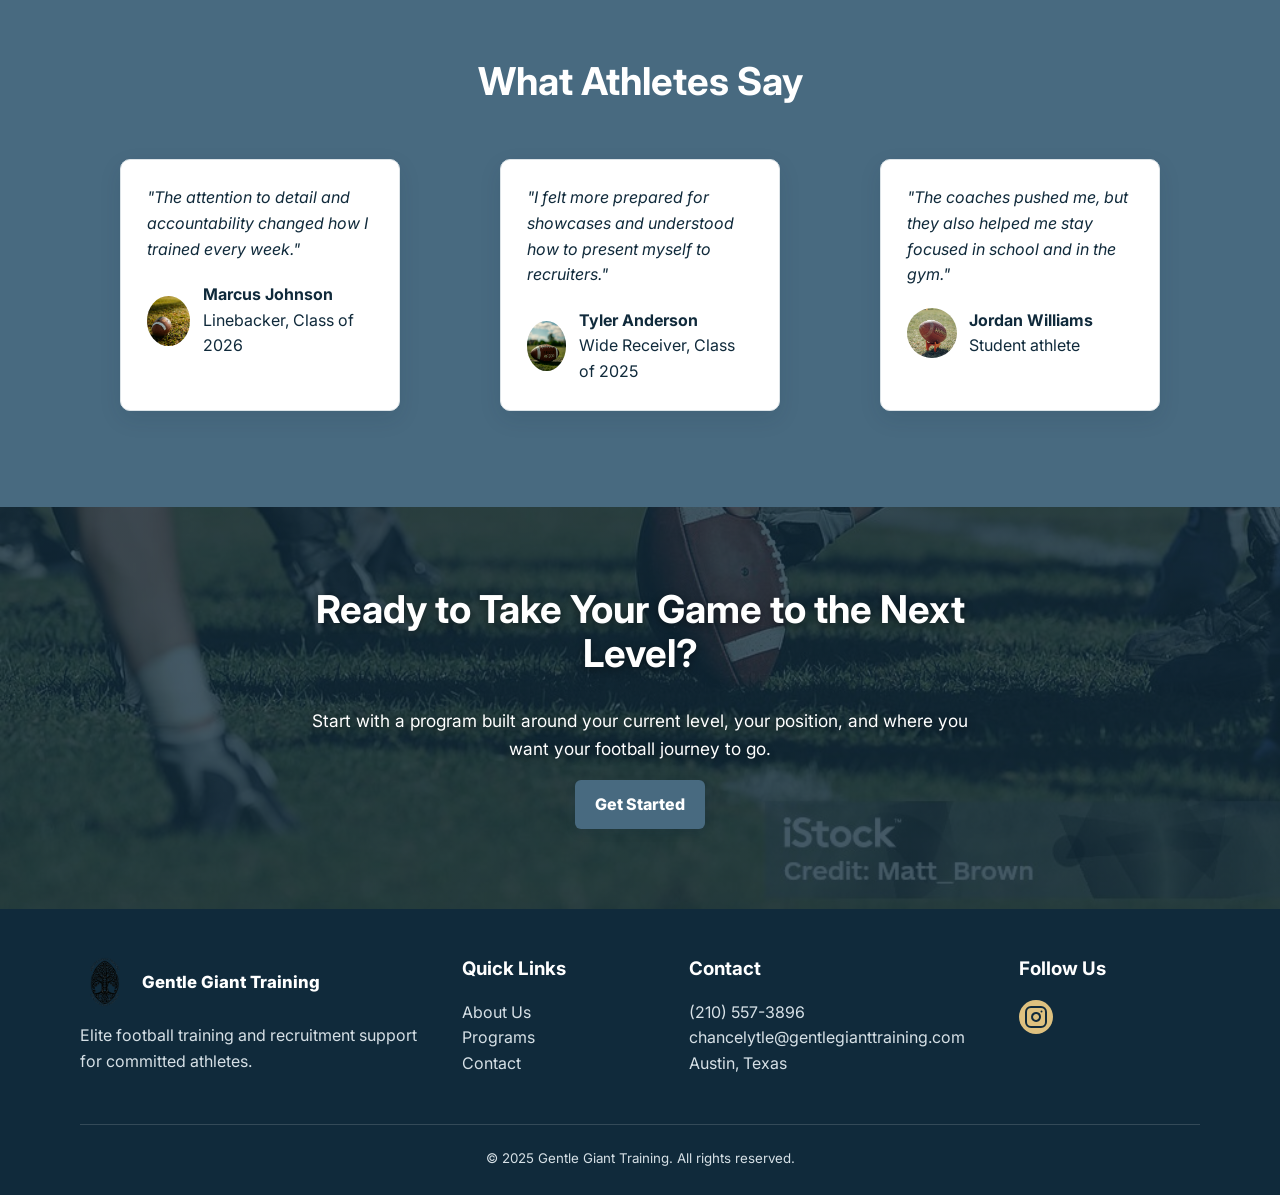
==== commit 96b9bc62: "Changes the instagram logo" ====
--- a/index.html
+++ b/index.html
@@ -187,14 +187,21 @@
       </nav>
       <section>
         <h3>Contact</h3>
-        <p><a href="tel:2105573896">(210) 557-3896</a><br><a href="mailto:chancelytle@gentlegianttraining.com">chancelytle@gentlegianttraining.com</a><br>Austin, Texas</p>
+        <p>(210) 557-3896<br>chancelytle@gentlegianttraining.com<br>Austin, Texas</p>
       </section>
       <section>
         <h3>Follow Us</h3>
         <ul class="social-list" aria-label="Social media links">
-          <li><a href="https://www.instagram.com/gentlegianttraining/" aria-label="Instagram" target="_blank">IG</a></li>
-<!--          <li><a href="#" aria-label="Facebook">FB</a></li>-->
-<!--          <li><a href="#" aria-label="YouTube">YT</a></li>-->
+          <li>
+            <a href="https://www.instagram.com/gentlegianttraining/" class="instagram-btn" target="_blank" aria-label="Instagram">
+              <svg viewBox="0 0 24 24" width="24" height="24" stroke="currentColor" stroke-width="2" fill="none" stroke-linecap="round" stroke-linejoin="round">
+                <rect x="2" y="2" width="20" height="20" rx="5" ry="5"></rect>
+                <path d="M16 11.37A4 4 0 1 1 12.63 8 4 4 0 0 1 16 11.37z"></path>
+                <line x1="17.5" y1="6.5" x2="17.51" y2="6.5"></line>
+              </svg>
+            </a>
+<!--            <a href="https://www.instagram.com/gentlegianttraining/" aria-label="Instagram" target="_blank">IG</a>-->
+          </li>
         </ul>
       </section>
     </div>
--- a/css/main.css
+++ b/css/main.css
@@ -585,3 +585,23 @@
     transform: none;
   }
 }
+
+/*Footer buttons*/
+.instagram-btn {
+  display: inline-flex;
+  align-items: center;
+  justify-content: center;
+  width: 50px;
+  height: 50px;
+  border-radius: 50%;
+  /* Official Instagram Gradient */
+  background: radial-gradient(circle at 30% 107%, #fdf497 0%, #fdf497 5%, #fd5949 45%, #d6249f 60%, #285AEB 90%);
+  color: #ffffff;
+  text-decoration: none;
+  transition: transform 0.2s ease, box-shadow 0.2s ease;
+}
+
+.instagram-btn:hover {
+  transform: scale(1.1);
+  box-shadow: 0 4px 15px rgba(214, 36, 159, 0.4);
+}
